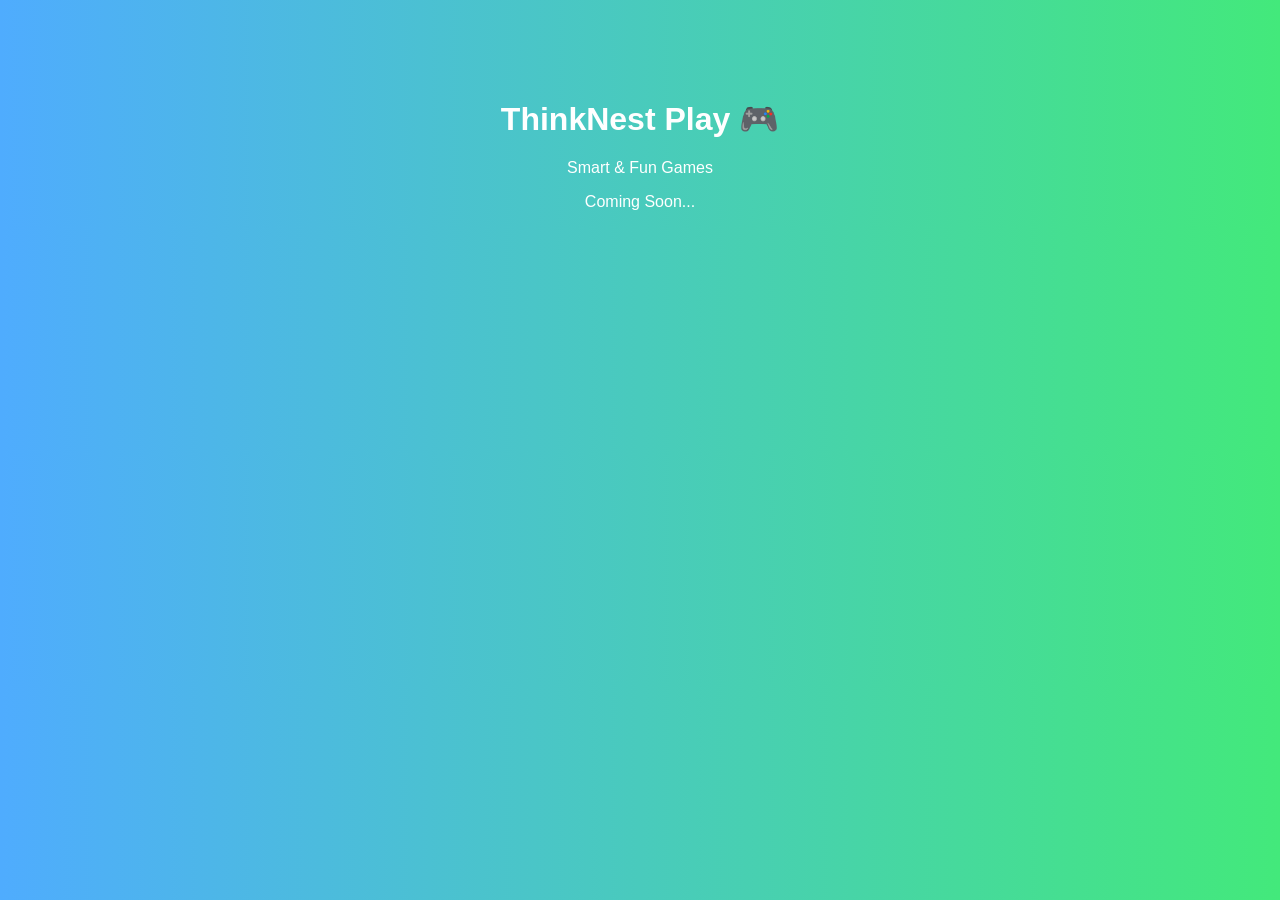
==== index.html @ 43cb9b34 "Add files via upload" ====
<!DOCTYPE html>
<html>
<head>
  <title>ThinkNest Play</title>
  <style>
    body {
      font-family: Arial;
      text-align: center;
      background: linear-gradient(to right, #4facfe, #43e97b);
      color: white;
    }
    h1 { margin-top: 100px; }
  </style>
</head>
<body>
  <h1>ThinkNest Play 🎮</h1>
  <p>Smart & Fun Games</p>
  <p>Coming Soon...</p>
</body>
</html>
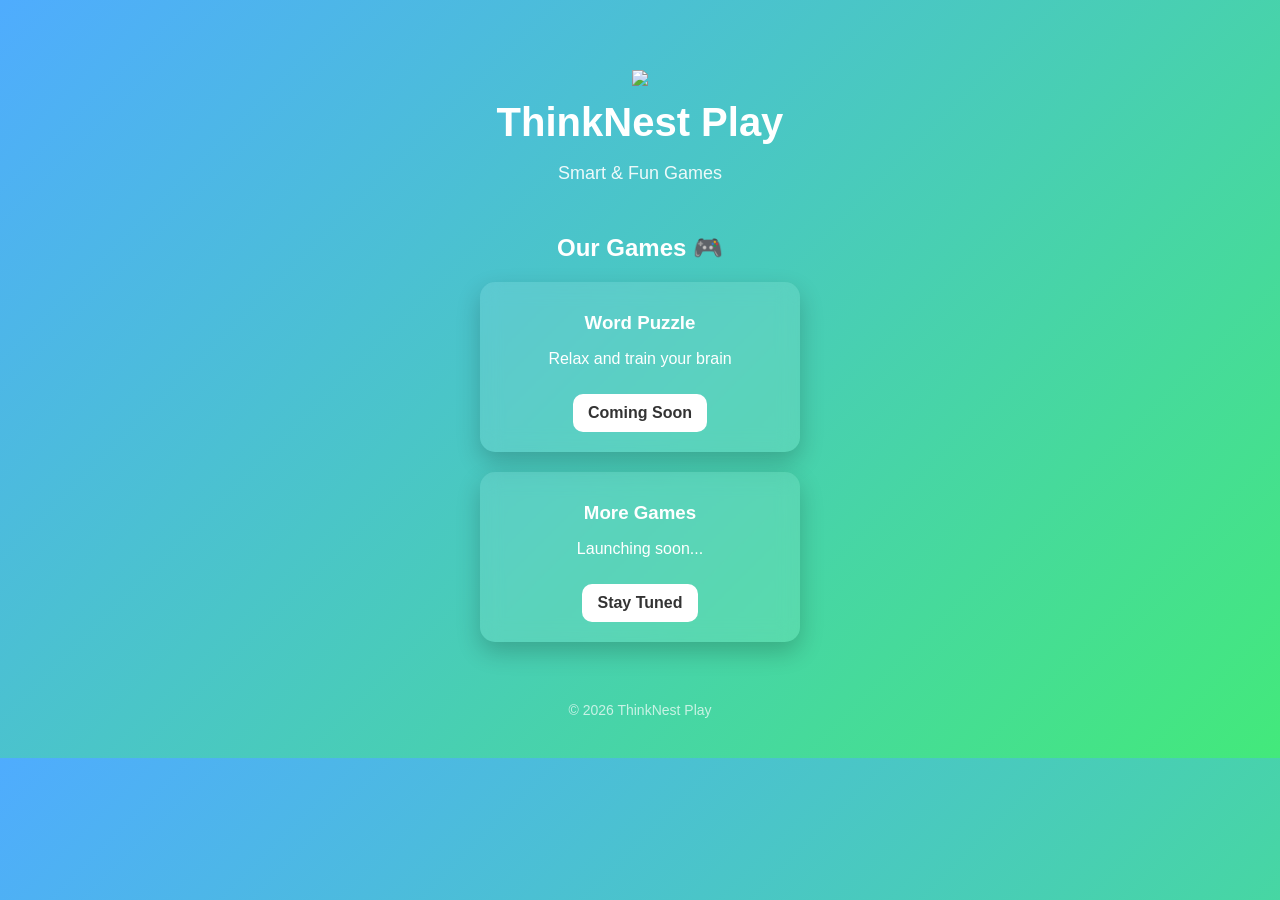
==== commit e2dbabab: "Update index.html" ====
--- a/index.html
+++ b/index.html
@@ -1,20 +1,111 @@
 <!DOCTYPE html>
-<html>
+<html lang="en">
 <head>
+  <meta charset="UTF-8">
   <title>ThinkNest Play</title>
+  <meta name="viewport" content="width=device-width, initial-scale=1.0">
+
   <style>
     body {
-      font-family: Arial;
+      margin: 0;
+      font-family: 'Segoe UI', sans-serif;
+      background: linear-gradient(135deg, #4facfe, #43e97b);
+      color: white;
       text-align: center;
-      background: linear-gradient(to right, #4facfe, #43e97b);
-      color: white;
     }
-    h1 { margin-top: 100px; }
+
+    .container {
+      padding: 40px 20px;
+    }
+
+    .logo {
+      width: 120px;
+      margin-top: 30px;
+    }
+
+    h1 {
+      font-size: 40px;
+      margin: 10px 0;
+    }
+
+    p.tagline {
+      font-size: 18px;
+      opacity: 0.9;
+    }
+
+    .games {
+      margin-top: 50px;
+    }
+
+    .game-card {
+      background: rgba(255,255,255,0.1);
+      backdrop-filter: blur(10px);
+      padding: 20px;
+      border-radius: 15px;
+      margin: 20px auto;
+      width: 280px;
+      box-shadow: 0 10px 25px rgba(0,0,0,0.2);
+    }
+
+    .game-card h3 {
+      margin: 10px 0;
+    }
+
+    .btn {
+      display: inline-block;
+      margin-top: 10px;
+      padding: 10px 15px;
+      border-radius: 10px;
+      background: white;
+      color: #333;
+      text-decoration: none;
+      font-weight: bold;
+    }
+
+    footer {
+      margin-top: 60px;
+      font-size: 14px;
+      opacity: 0.7;
+    }
   </style>
 </head>
+
 <body>
-  <h1>ThinkNest Play 🎮</h1>
-  <p>Smart & Fun Games</p>
-  <p>Coming Soon...</p>
+
+  <div class="container">
+
+    <!-- LOGO -->
+    <img src="logo.png" class="logo">
+
+    <!-- TITLE -->
+    <h1>ThinkNest Play</h1>
+    <p class="tagline">Smart & Fun Games</p>
+
+    <!-- GAMES SECTION -->
+    <div class="games">
+
+      <h2>Our Games 🎮</h2>
+
+      <div class="game-card">
+        <h3>Word Puzzle</h3>
+        <p>Relax and train your brain</p>
+        <a href="#" class="btn">Coming Soon</a>
+      </div>
+
+      <div class="game-card">
+        <h3>More Games</h3>
+        <p>Launching soon...</p>
+        <a href="#" class="btn">Stay Tuned</a>
+      </div>
+
+    </div>
+
+    <!-- FOOTER -->
+    <footer>
+      © 2026 ThinkNest Play
+    </footer>
+
+  </div>
+
 </body>
-</html>+</html>
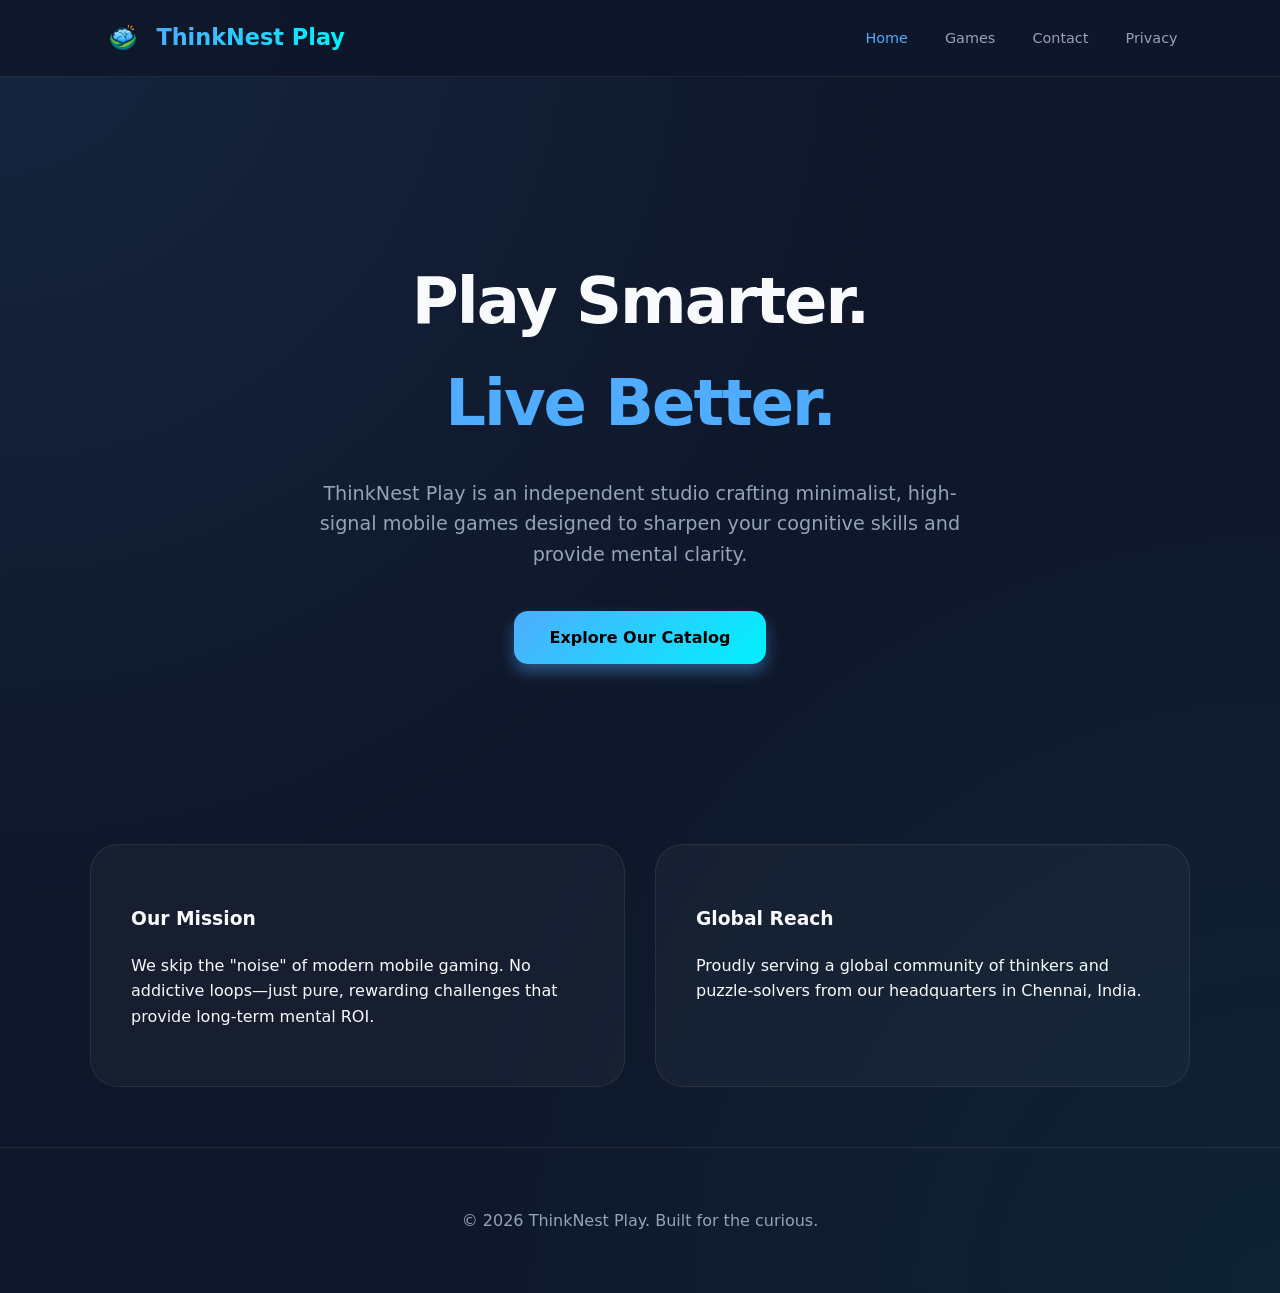
==== commit db234aa6: "Update index.html" ====
--- a/index.html
+++ b/index.html
@@ -1,111 +1,50 @@
 <!DOCTYPE html>
 <html lang="en">
 <head>
-  <meta charset="UTF-8">
-  <title>ThinkNest Play</title>
-  <meta name="viewport" content="width=device-width, initial-scale=1.0">
-
-  <style>
-    body {
-      margin: 0;
-      font-family: 'Segoe UI', sans-serif;
-      background: linear-gradient(135deg, #4facfe, #43e97b);
-      color: white;
-      text-align: center;
-    }
-
-    .container {
-      padding: 40px 20px;
-    }
-
-    .logo {
-      width: 120px;
-      margin-top: 30px;
-    }
-
-    h1 {
-      font-size: 40px;
-      margin: 10px 0;
-    }
-
-    p.tagline {
-      font-size: 18px;
-      opacity: 0.9;
-    }
-
-    .games {
-      margin-top: 50px;
-    }
-
-    .game-card {
-      background: rgba(255,255,255,0.1);
-      backdrop-filter: blur(10px);
-      padding: 20px;
-      border-radius: 15px;
-      margin: 20px auto;
-      width: 280px;
-      box-shadow: 0 10px 25px rgba(0,0,0,0.2);
-    }
-
-    .game-card h3 {
-      margin: 10px 0;
-    }
-
-    .btn {
-      display: inline-block;
-      margin-top: 10px;
-      padding: 10px 15px;
-      border-radius: 10px;
-      background: white;
-      color: #333;
-      text-decoration: none;
-      font-weight: bold;
-    }
-
-    footer {
-      margin-top: 60px;
-      font-size: 14px;
-      opacity: 0.7;
-    }
-  </style>
+    <meta charset="UTF-8">
+    <meta name="viewport" content="width=device-width, initial-scale=1.0">
+    <title>ThinkNest Play | Premium Mobile Experiences</title>
+    <link rel="stylesheet" href="style.css">
 </head>
-
 <body>
 
-  <div class="container">
+<header class="header">
+    <a href="index.html" class="logo-container">
+        <img src="assets/logo.png" class="logo" alt="ThinkNest">
+        <span class="brand">ThinkNest Play</span>
+    </a>
+    <nav>
+        <a href="index.html" class="active">Home</a>
+        <a href="games.html">Games</a>
+        <a href="contact.html">Contact</a>
+        <a href="privacy.html">Privacy</a>
+    </nav>
+</header>
 
-    <!-- LOGO -->
-    <img src="logo.png" class="logo">
+<section class="hero">
+    <h1>Play Smarter. <br><span style="color:var(--primary)">Live Better.</span></h1>
+    <p class="subtitle">ThinkNest Play is an independent studio crafting minimalist, high-signal mobile games designed to sharpen your cognitive skills and provide mental clarity.</p>
+    <div class="cta-group">
+        <a href="games.html" class="btn">Explore Our Catalog</a>
+    </div>
+</section>
 
-    <!-- TITLE -->
-    <h1>ThinkNest Play</h1>
-    <p class="tagline">Smart & Fun Games</p>
+<div class="container">
+    <div class="game-grid">
+        <div class="card">
+            <h3>Our Mission</h3>
+            <p>We skip the "noise" of modern mobile gaming. No addictive loops—just pure, rewarding challenges that provide long-term mental ROI.</p>
+        </div>
+        <div class="card">
+            <h3>Global Reach</h3>
+            <p>Proudly serving a global community of thinkers and puzzle-solvers from our headquarters in Chennai, India.</p>
+        </div>
+    </div>
+</div>
 
-    <!-- GAMES SECTION -->
-    <div class="games">
-
-      <h2>Our Games 🎮</h2>
-
-      <div class="game-card">
-        <h3>Word Puzzle</h3>
-        <p>Relax and train your brain</p>
-        <a href="#" class="btn">Coming Soon</a>
-      </div>
-
-      <div class="game-card">
-        <h3>More Games</h3>
-        <p>Launching soon...</p>
-        <a href="#" class="btn">Stay Tuned</a>
-      </div>
-
-    </div>
-
-    <!-- FOOTER -->
-    <footer>
-      © 2026 ThinkNest Play
-    </footer>
-
-  </div>
+<footer class="footer">
+    © 2026 ThinkNest Play. Built for the curious.
+</footer>
 
 </body>
 </html>
--- a/style.css
+++ b/style.css
@@ -0,0 +1,157 @@
+:root {
+  --primary: #4facfe;
+  --secondary: #00f2fe;
+  --bg-dark: #0f172a;
+  --card-bg: rgba(255, 255, 255, 0.03);
+  --glass-border: rgba(255, 255, 255, 0.08);
+  --text-main: #f8fafc;
+  --text-muted: #94a3b8;
+  --accent-glow: rgba(79, 172, 254, 0.4);
+}
+
+body {
+  margin: 0;
+  font-family: 'Inter', 'Segoe UI', system-ui, sans-serif;
+  background-color: var(--bg-dark);
+  background-image: 
+    radial-gradient(at 0% 0%, rgba(79, 172, 254, 0.1) 0px, transparent 50%),
+    radial-gradient(at 100% 100%, rgba(0, 242, 254, 0.05) 0px, transparent 50%);
+  color: var(--text-main);
+  line-height: 1.6;
+}
+
+/* Header & Nav */
+.header {
+  display: flex;
+  justify-content: space-between;
+  align-items: center;
+  padding: 1rem 8%;
+  background: rgba(15, 23, 42, 0.9);
+  backdrop-filter: blur(12px);
+  position: sticky;
+  top: 0;
+  z-index: 1000;
+  border-bottom: 1px solid var(--glass-border);
+}
+
+.logo-container {
+  display: flex;
+  align-items: center;
+  gap: 12px;
+  text-decoration: none;
+}
+
+.logo {
+  width: 42px;
+  height: auto;
+  /* Uncomment the line below if your logo is dark and needs to be white */
+  /* filter: brightness(0) invert(1); */
+}
+
+.brand {
+  font-size: 1.4rem;
+  font-weight: 800;
+  background: linear-gradient(to right, var(--primary), var(--secondary));
+  -webkit-background-clip: text;
+  -webkit-text-fill-color: transparent;
+}
+
+nav a {
+  margin-left: 2rem;
+  color: var(--text-muted);
+  text-decoration: none;
+  font-weight: 500;
+  font-size: 0.9rem;
+  transition: 0.3s;
+}
+
+nav a:hover, nav a.active {
+  color: var(--primary);
+}
+
+/* Hero Section */
+.hero {
+  padding: 120px 20px;
+  text-align: center;
+}
+
+h1 {
+  font-size: clamp(2.5rem, 6vw, 4rem);
+  margin-bottom: 1.5rem;
+  font-weight: 900;
+  letter-spacing: -2px;
+}
+
+.subtitle {
+  color: var(--text-muted);
+  font-size: 1.2rem;
+  max-width: 650px;
+  margin: 0 auto 2.5rem;
+}
+
+/* Layout Containers */
+.container {
+  max-width: 1100px;
+  margin: 0 auto;
+  padding: 60px 20px;
+}
+
+/* Cards & Grid */
+.game-grid {
+  display: grid;
+  grid-template-columns: repeat(auto-fit, minmax(300px, 1fr));
+  gap: 30px;
+}
+
+.card {
+  background: var(--card-bg);
+  border: 1px solid var(--glass-border);
+  padding: 40px;
+  border-radius: 28px;
+  transition: 0.4s cubic-bezier(0.175, 0.885, 0.32, 1.275);
+}
+
+.card:hover {
+  transform: translateY(-10px);
+  border-color: var(--primary);
+  box-shadow: 0 20px 40px rgba(0, 0, 0, 0.3);
+}
+
+/* Buttons */
+.btn {
+  display: inline-block;
+  padding: 14px 36px;
+  background: linear-gradient(135deg, var(--primary), var(--secondary));
+  color: #000;
+  border-radius: 14px;
+  text-decoration: none;
+  font-weight: 700;
+  box-shadow: 0 8px 15px var(--accent-glow);
+  transition: 0.3s;
+}
+
+.btn:hover {
+  transform: scale(1.05);
+  box-shadow: 0 12px 25px var(--accent-glow);
+}
+
+/* Privacy Text Styling */
+.policy-box {
+  background: var(--card-bg);
+  padding: 50px;
+  border-radius: 30px;
+  text-align: left;
+}
+
+.policy-box h2 {
+  color: var(--primary);
+  margin-top: 2.5rem;
+  font-size: 1.6rem;
+}
+
+.footer {
+  text-align: center;
+  padding: 60px 20px;
+  border-top: 1px solid var(--glass-border);
+  color: var(--text-muted);
+}
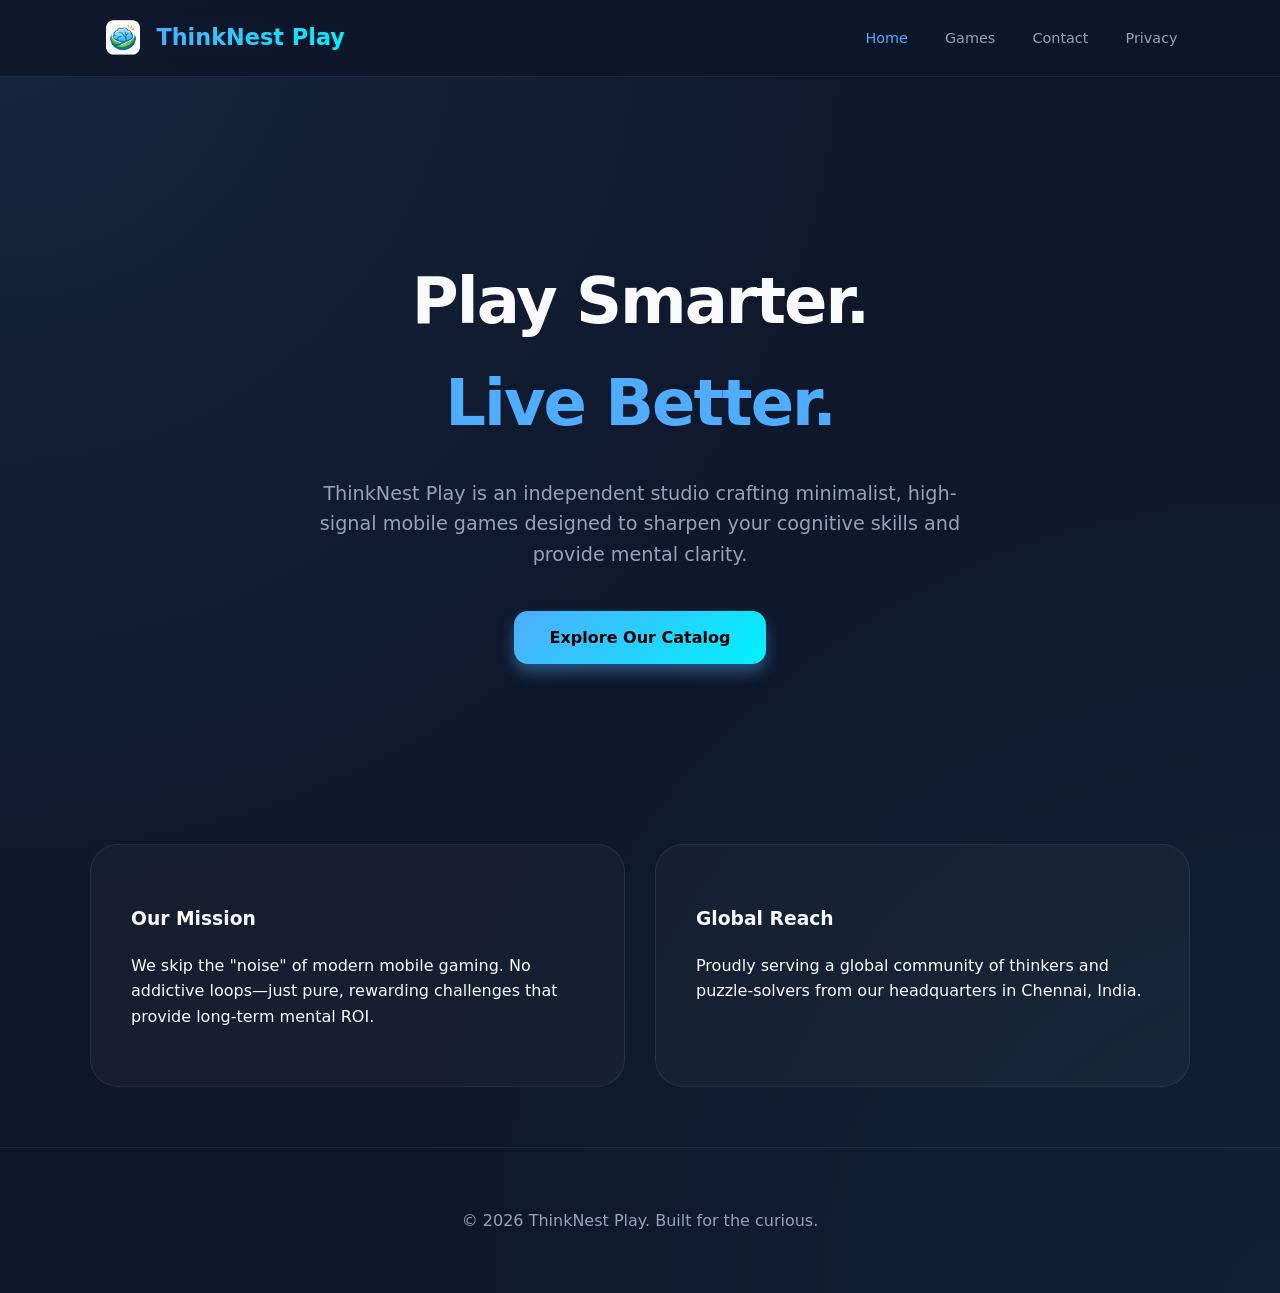
==== commit ab2e42bf: "Update index.html" ====
--- a/index.html
+++ b/index.html
@@ -4,6 +4,7 @@
     <meta charset="UTF-8">
     <meta name="viewport" content="width=device-width, initial-scale=1.0">
     <title>ThinkNest Play | Premium Mobile Experiences</title>
+    <link rel="icon" type="image/png" href="assets/logo32.png">
     <link rel="stylesheet" href="style.css">
 </head>
 <body>
